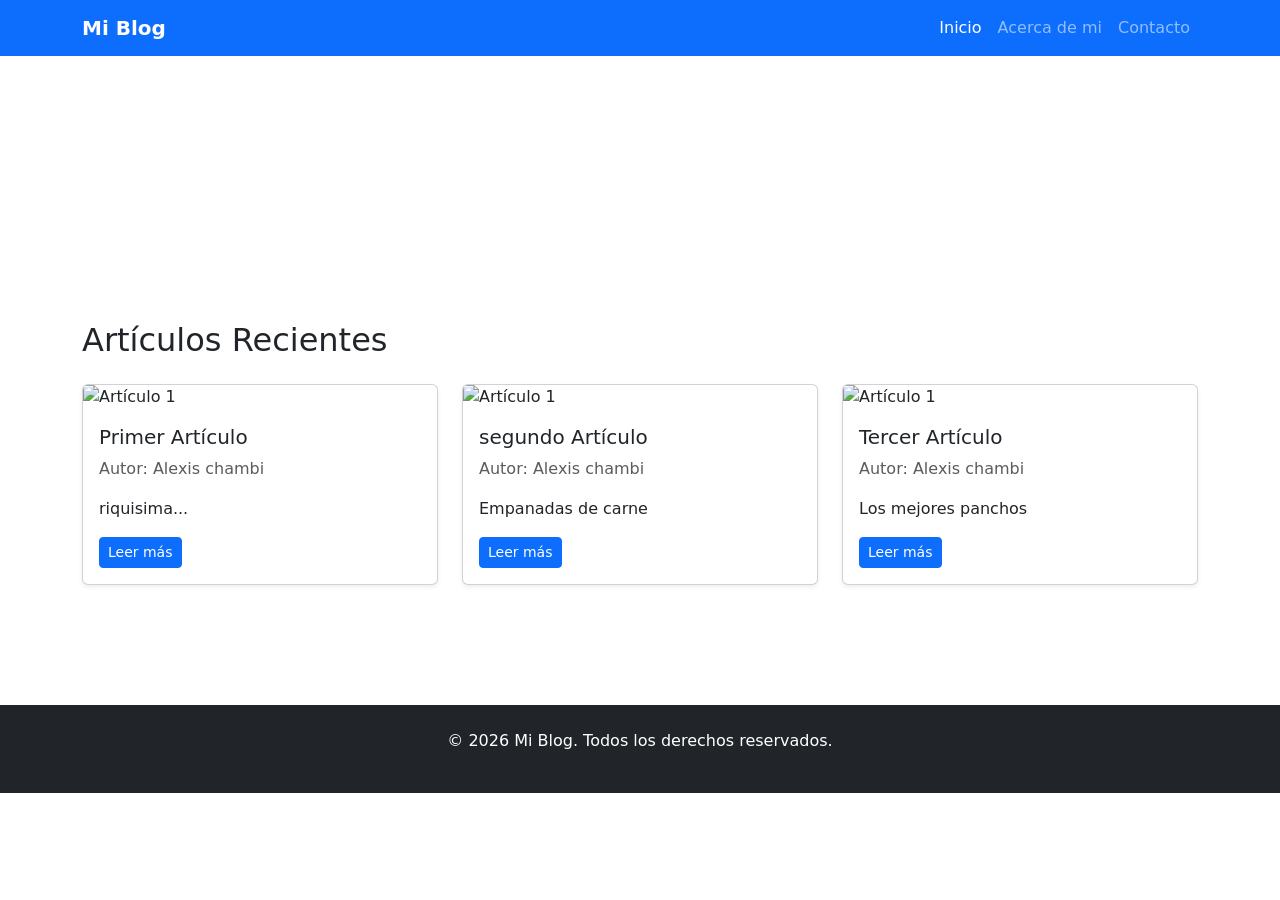
==== index.html @ f9bc53fa "modifique el primer articulo y agregue 2 articulos mas" ====
<!DOCTYPE html>
<html lang="es">
<head>
    <meta charset="UTF-8">
    <meta name="viewport" content="width=device-width, initial-scale=1.0">
    <title>Mi Blog Personal</title>
    <!-- Bootstrap 5 CDN -->
    <link href="https://cdn.jsdelivr.net/npm/bootstrap@5.3.0/dist/css/bootstrap.min.css" rel="stylesheet">
    <!-- CSS personalizado -->
    <link rel="stylesheet" href="assets/styles.css">
</head>
<body>
    <!-- Navbar (COMPLETAR: agregar logo, links activos, menú colapsable) -->
    <nav class="navbar navbar-expand-md navbar-dark bg-primary sticky-top">
        <div class="container">
            <a class="navbar-brand fw-bold" href="index.html">Mi Blog</a>
            
            <!-- TODO: agregar toggler y nav-items -->
            <button class="navbar-toggler" type="button" data-bs-toggle="collapse" data-bs-target="#navPrincipal" aria-controls="navPrincipal" aria-expanded="false" aria-label="Toggle navigation">
            <span class="navbar-toggler-icon">btnascscd</span>
            </button>
            <div class="collapse navbar-collapse" id="navPrincipal">
                <ul class="navbar-nav ms-auto">
                    <li class="nav-item">
                    <a class="nav-link active" href="index.html">Inicio</a>
                    </li>
                    <li class="nav-item">
                    <a class="nav-link" href="about.html">Acerca de mi</a>
                    </li>
                    <li class="nav-item">
                    <a class="nav-link" href="contact.html">Contacto</a>
                    </li>
                </ul>
            </div>
            
        </div>
    </nav>

    <!-- Hero section -->
    <header class="bg-gradient text-white py-5">
        <div class="container text-center">
            <h1 class="display-4">Bienvenido a Mi Blog</h1>
            <p class="lead">Historias, tecnología y reflexiones</p>
        </div>
    </header>

    <!-- Main: listado de artículos -->
    <main class="py-5">
        <div class="container">
            <h2 class="mb-4">Artículos Recientes</h2>

            <!-- Grid de tarjetas (COMPLETAR: 3+ artículos) -->
            <div class="row">
                <div class="col-md-4 mb-4">
                    <div class="card h-100 shadow-sm">
                        <img src="https://img.hogar.mapfre.es/wp-content/uploads/2018/09/hamburguesa-sencilla.jpg" class="card-img-top" alt="Artículo 1">
                        <div class="card-body">
                            <h5 class="card-title">Primer Artículo</h5>
                            <p class="card-text text-muted">Autor: Alexis chambi</p>
                            <p class="card-text">riquisima...</p>
                            <a href="#" class="btn btn-primary btn-sm">Leer más</a>
                        </div>
                    </div>
                </div>
                <!-- TODO: agregar 2 más -->
                <div class="col-md-4 mb-4">
                    <div class="card h-100 shadow-sm">
                        <img src="https://cuk-it.com/wp-content/uploads/2024/05/empanadas-carne-cuchillo-4.webp" class="card-img-top" alt="Artículo 1">
                        <div class="card-body">
                            <h5 class="card-title">segundo Artículo</h5>
                            <p class="card-text text-muted">Autor: Alexis chambi</p>
                            <p class="card-text">Empanadas de carne</p>
                            <a href="#" class="btn btn-primary btn-sm">Leer más</a>
                        </div>
                    </div>
                </div>
                <div class="col-md-4 mb-4">
                    <div class="card h-100 shadow-sm">
                        <img src="https://elobjetivo.com.ar/download/multimedia.normal.beb92bc00233a7f1.64c3ad612064656c2070616e63686f5f6e6f726d616c2e6a7067.jpg" class="card-img-top" alt="Artículo 1">
                        <div class="card-body">
                            <h5 class="card-title">Tercer Artículo</h5>
                            <p class="card-text text-muted">Autor: Alexis chambi</p>
                            <p class="card-text">Los mejores panchos</p>
                            <a href="#" class="btn btn-primary btn-sm">Leer más</a>
                        </div>
                    </div>
                </div>
            </div>
        </div>
    </main>

    <!-- Footer -->
    <footer class="bg-dark text-white py-4 mt-5">
        <div class="container text-center">
            <p>&copy; 2026 Mi Blog. Todos los derechos reservados.</p>
            <!-- TODO: agregar redes sociales -->
        </div>
    </footer>

    <!-- Bootstrap JS -->
    <script src="https://cdn.jsdelivr.net/npm/bootstrap@5.3.0/dist/js/bootstrap.bundle.min.js"></script>
</body>
</html>
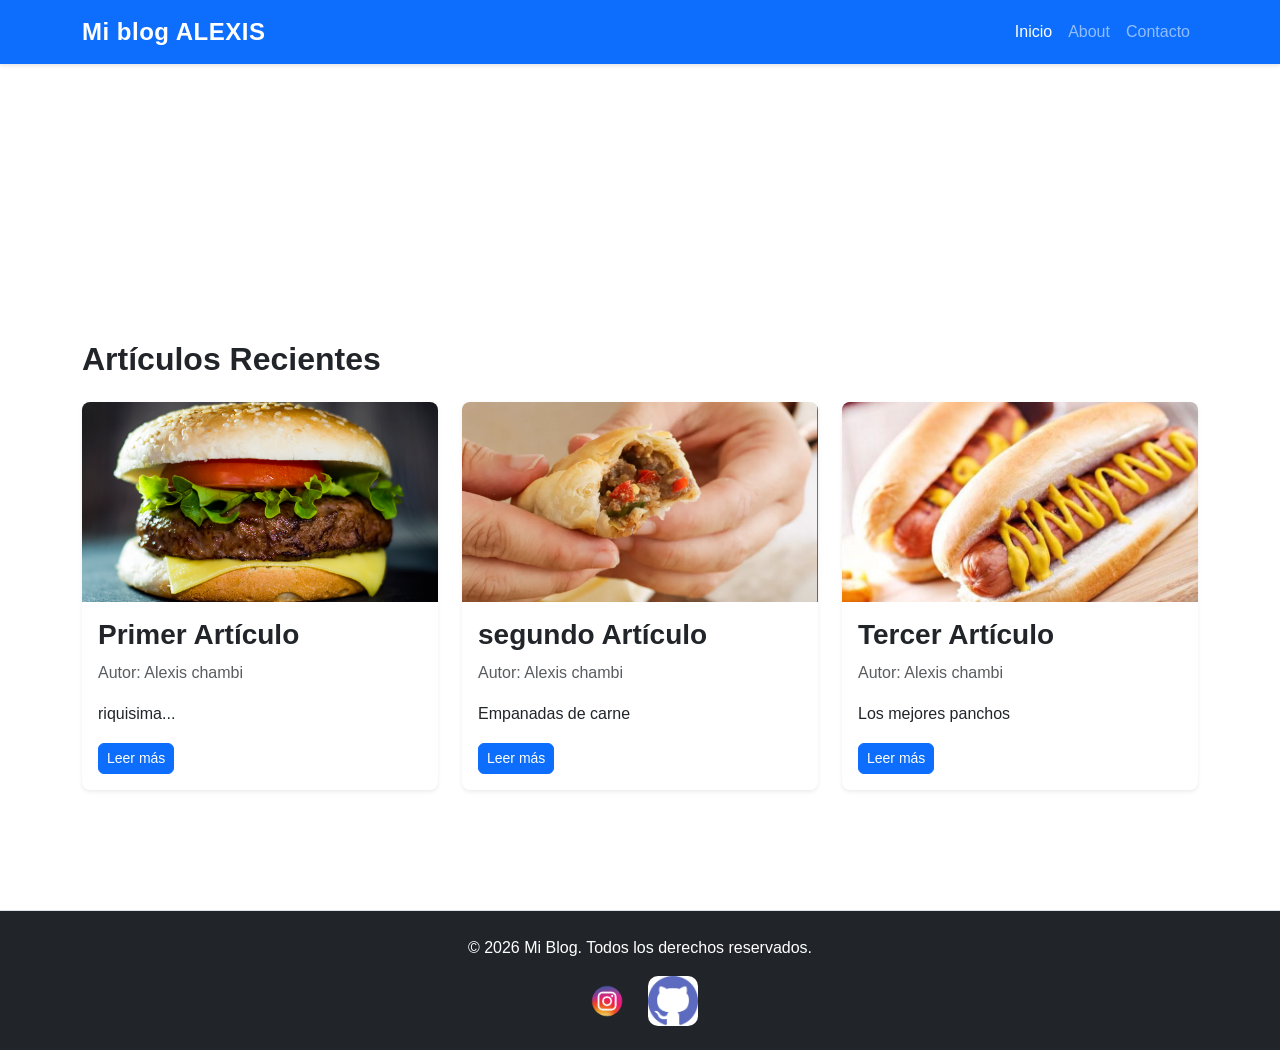
==== commit 4063ffb4: "agrego redes sociales, carpeta de imagenes, menu" ====
--- a/index.html
+++ b/index.html
@@ -8,31 +8,31 @@
     <link href="https://cdn.jsdelivr.net/npm/bootstrap@5.3.0/dist/css/bootstrap.min.css" rel="stylesheet">
     <!-- CSS personalizado -->
     <link rel="stylesheet" href="assets/styles.css">
+    <link rel="icon" type="image/png" href="assets/images/icono-blog-personal.png">
 </head>
 <body>
-    <!-- Navbar (COMPLETAR: agregar logo, links activos, menú colapsable) -->
-    <nav class="navbar navbar-expand-md navbar-dark bg-primary sticky-top">
+    <!-- Navbar (COMPLETAR: agregar logo, links activos, menú colapsable) LISTO-->
+    <nav class="navbar navbar-expand-sm navbar-dark bg-primary sticky-top">
         <div class="container">
-            <a class="navbar-brand fw-bold" href="index.html">Mi Blog</a>
+            <a class="navbar-brand fw-bold" href="index.html">Mi blog ALEXIS</a>
             
             <!-- TODO: agregar toggler y nav-items -->
-            <button class="navbar-toggler" type="button" data-bs-toggle="collapse" data-bs-target="#navPrincipal" aria-controls="navPrincipal" aria-expanded="false" aria-label="Toggle navigation">
-            <span class="navbar-toggler-icon">btnascscd</span>
+            <button class="navbar-toggler" type="button" data-bs-toggle="collapse" data-bs-target="#menu">
+                <span class="navbar-toggler-icon"></span>
             </button>
-            <div class="collapse navbar-collapse" id="navPrincipal">
+            <div class="collapse navbar-collapse" id="menu">
                 <ul class="navbar-nav ms-auto">
                     <li class="nav-item">
-                    <a class="nav-link active" href="index.html">Inicio</a>
+                        <a class="nav-link active" href="index.html">Inicio</a>
                     </li>
                     <li class="nav-item">
-                    <a class="nav-link" href="about.html">Acerca de mi</a>
+                        <a class="nav-link" href="about.html">About</a>
                     </li>
                     <li class="nav-item">
-                    <a class="nav-link" href="contact.html">Contacto</a>
+                        <a class="nav-link" href="contact.html">Contacto</a>
                     </li>
                 </ul>
             </div>
-            
         </div>
     </nav>
 
@@ -44,18 +44,18 @@
         </div>
     </header>
 
-    <!-- Main: listado de artículos -->
+    <!-- Main: listado de artículos LISTO-->
     <main class="py-5">
         <div class="container">
             <h2 class="mb-4">Artículos Recientes</h2>
 
-            <!-- Grid de tarjetas (COMPLETAR: 3+ artículos) -->
+            <!-- Grid de tarjetas (COMPLETAR: 3+ artículos) LISTO-->
             <div class="row">
                 <div class="col-md-4 mb-4">
                     <div class="card h-100 shadow-sm">
-                        <img src="https://img.hogar.mapfre.es/wp-content/uploads/2018/09/hamburguesa-sencilla.jpg" class="card-img-top" alt="Artículo 1">
+                        <img src="assets/images/hamburguesa-sencilla.jpg" class="card-img-top" alt="Artículo 1">
                         <div class="card-body">
-                            <h5 class="card-title">Primer Artículo</h5>
+                            <h3 class="card-title">Primer Artículo</h3>
                             <p class="card-text text-muted">Autor: Alexis chambi</p>
                             <p class="card-text">riquisima...</p>
                             <a href="#" class="btn btn-primary btn-sm">Leer más</a>
@@ -65,9 +65,9 @@
                 <!-- TODO: agregar 2 más -->
                 <div class="col-md-4 mb-4">
                     <div class="card h-100 shadow-sm">
-                        <img src="https://cuk-it.com/wp-content/uploads/2024/05/empanadas-carne-cuchillo-4.webp" class="card-img-top" alt="Artículo 1">
+                        <img src="assets/images/empanada.png" class="card-img-top" alt="Artículo 1">
                         <div class="card-body">
-                            <h5 class="card-title">segundo Artículo</h5>
+                            <h3 class="card-title">segundo Artículo</h3>
                             <p class="card-text text-muted">Autor: Alexis chambi</p>
                             <p class="card-text">Empanadas de carne</p>
                             <a href="#" class="btn btn-primary btn-sm">Leer más</a>
@@ -76,9 +76,9 @@
                 </div>
                 <div class="col-md-4 mb-4">
                     <div class="card h-100 shadow-sm">
-                        <img src="https://elobjetivo.com.ar/download/multimedia.normal.beb92bc00233a7f1.64c3ad612064656c2070616e63686f5f6e6f726d616c2e6a7067.jpg" class="card-img-top" alt="Artículo 1">
+                        <img src="assets/images/pancho.jpg" class="card-img-top" alt="Artículo 1">
                         <div class="card-body">
-                            <h5 class="card-title">Tercer Artículo</h5>
+                            <h3 class="card-title">Tercer Artículo</h3>
                             <p class="card-text text-muted">Autor: Alexis chambi</p>
                             <p class="card-text">Los mejores panchos</p>
                             <a href="#" class="btn btn-primary btn-sm">Leer más</a>
@@ -93,7 +93,14 @@
     <footer class="bg-dark text-white py-4 mt-5">
         <div class="container text-center">
             <p>&copy; 2026 Mi Blog. Todos los derechos reservados.</p>
-            <!-- TODO: agregar redes sociales -->
+            <div class="d-flex justify-content-center align-items-center gap-3">
+                <a href="https://www.instagram.com" target="_blank" rel="noopener noreferrer" aria-label="Instagram">
+                    <img src="assets/images/logo.webp" alt="Logo de Instagram" class="img-social">
+                </a>
+                <a href="https://github.com/Alewch" target="_blank" rel="noopener noreferrer" aria-label="GitHub">
+                    <img src="assets/images/download.png" alt="Logo de GitHub" class="img-social">
+                </a>
+            </div>
         </div>
     </footer>
 
--- a/assets/styles.css
+++ b/assets/styles.css
@@ -0,0 +1,197 @@
+/* ===== Variables CSS ===== */
+:root {
+    --primary-color: #0d6efd;
+    --text-color: #212529;
+    --light-bg: #f8f9fa;
+    --border-color: #dee2e6;
+}
+
+/* ===== Reset y base ===== */
+* {
+    margin: 0;
+    padding: 0;
+    box-sizing: border-box;
+}
+
+html {
+    scroll-behavior: smooth;
+}
+
+body {
+    font-family: -apple-system, BlinkMacSystemFont, 'Segoe UI', Roboto, 'Helvetica Neue', Arial, sans-serif;
+    line-height: 1.6;
+    color: var(--text-color);
+}
+
+/* ===== Tipografía ===== */
+h1, h2, h3 {
+    font-weight: 600;
+    margin-bottom: 1rem;
+}
+
+a {
+    text-decoration: none;
+    transition: all 0.3s ease;
+}
+
+/* ===== Navbar ===== */
+.navbar {
+    box-shadow: 0 2px 4px rgb(0 0 0 / 10%);
+}
+
+.navbar-brand {
+    font-size: 1.5rem;
+    letter-spacing: 0.5px;
+}
+
+.navbar-brand:hover {
+    opacity: 0.8;
+}
+
+/* ===== Hero Section ===== */
+.bg-gradient {
+    background: linear-gradient(135deg, #667eea 0%, #764ba2 100%);
+}
+
+/* ===== Cards ===== */
+.card {
+    border: none;
+    border-radius: 8px;
+    transition: transform 0.3s ease, box-shadow 0.3s ease;
+}
+
+.card:hover {
+    transform: translateY(-5px);
+    box-shadow: 0 8px 16px rgb(0 0 0 / 15%) !important;
+}
+
+.card-img-top {
+    height: 200px;
+    object-fit: cover;
+    border-radius: 8px 8px 0 0;
+}
+
+/* ===== Botones ===== */
+.btn {
+    border-radius: 6px;
+    font-weight: 500;
+    transition: all 0.3s ease;
+}
+
+.btn-primary {
+    background-color: var(--primary-color);
+    border-color: var(--primary-color);
+}
+
+.btn-primary:hover {
+    background-color: #0b5ed7;
+    border-color: #0b5ed7;
+    transform: translateY(-2px);
+    box-shadow: 0 4px 8px rgb(13 110 253 / 30%);
+}
+.img-social{
+    width: 50px;
+    height: 50px;
+    border-radius: 10px;
+}
+
+/* ===== Formulario ===== */
+.form-control {
+    border: 1px solid var(--border-color);
+    border-radius: 6px;
+    padding: 0.75rem;
+    transition: border-color 0.3s ease, box-shadow 0.3s ease;
+}
+
+.form-control:focus {
+    border-color: var(--primary-color);
+    box-shadow: 0 0 0 0.2rem rgb(13 110 253 / 25%);
+}
+
+/* Validación HTML5: estilos :valid e :invalid */
+.form-control:valid {
+    border-color: #198754;
+    background-image: url("data:image/svg+xml,%3csvg xmlns='http://www.w3.org/2000/svg' viewBox='0 0 8 8'%3e%3cpath fill='%23198754' d='M.5 4.5L2 3l1-1 1 1 2-2 1 1-3 3-1 1-1-1-1-1z'/%3e%3c/svg%3e");
+    background-repeat: no-repeat;
+    background-position: right calc(0.375em + 0.1875rem) center;
+    background-size: calc(0.75em + 0.375rem) calc(0.75em + 0.375rem);
+    padding-right: calc(1.5em + 0.75rem);
+}
+
+.form-control:invalid {
+    border-color: #dc3545;
+    background-image: url("data:image/svg+xml,%3csvg xmlns='http://www.w3.org/2000/svg' viewBox='0 0 12 12' width='12' height='12' fill='none' stroke='%23dc3545' viewBox='0 0 12 12'%3e%3ccircle cx='6' cy='6' r='4.5'/%3e%3cpath stroke-linejoin='round' d='M5.8 3.6h.4L6 6.9h-.4z'/%3e%3ccircle cx='6' cy='8.2' r='.6' fill='%23dc3545' stroke='none'/%3e%3c/svg%3e");
+    background-repeat: no-repeat;
+    background-position: right calc(0.375em + 0.1875rem) center;
+    background-size: calc(0.75em + 0.375rem) calc(0.75em + 0.375rem);
+    padding-right: calc(1.5em + 0.75rem);
+}
+
+.invalid-feedback {
+    display: none;
+    width: 100%;
+    margin-top: 0.25rem;
+    font-size: 0.875em;
+    color: #dc3545;
+}
+
+.was-validated .form-control:invalid ~ .invalid-feedback {
+    display: block;
+}
+
+/* ===== Footer ===== */
+footer {
+    margin-top: auto;
+    border-top: 1px solid var(--border-color);
+}
+
+footer a {
+    color: #adb5bd;
+}
+
+/* ===== Accesibilidad ===== */
+a:focus,
+button:focus,
+input:focus {
+    outline: 2px solid var(--primary-color);
+    outline-offset: 2px;
+}
+
+footer a:hover {
+    color: white;
+}
+
+/* ===== Responsive ===== */
+@media (width <= 768px) {
+    h1 {
+        font-size: 2rem;
+    }
+
+    .navbar-brand {
+        font-size: 1.2rem;
+    }
+
+    .card {
+        margin-bottom: 1.5rem;
+    }
+
+    .btn-lg {
+        padding: 0.75rem 1.5rem;
+        font-size: 1rem;
+    }
+}
+
+/* Skip to main content link */
+.skip-link {
+    position: absolute;
+    top: -40px;
+    left: 0;
+    background: var(--primary-color);
+    color: white;
+    padding: 8px;
+    text-decoration: none;
+}
+
+.skip-link:focus {
+    top: 0;
+}
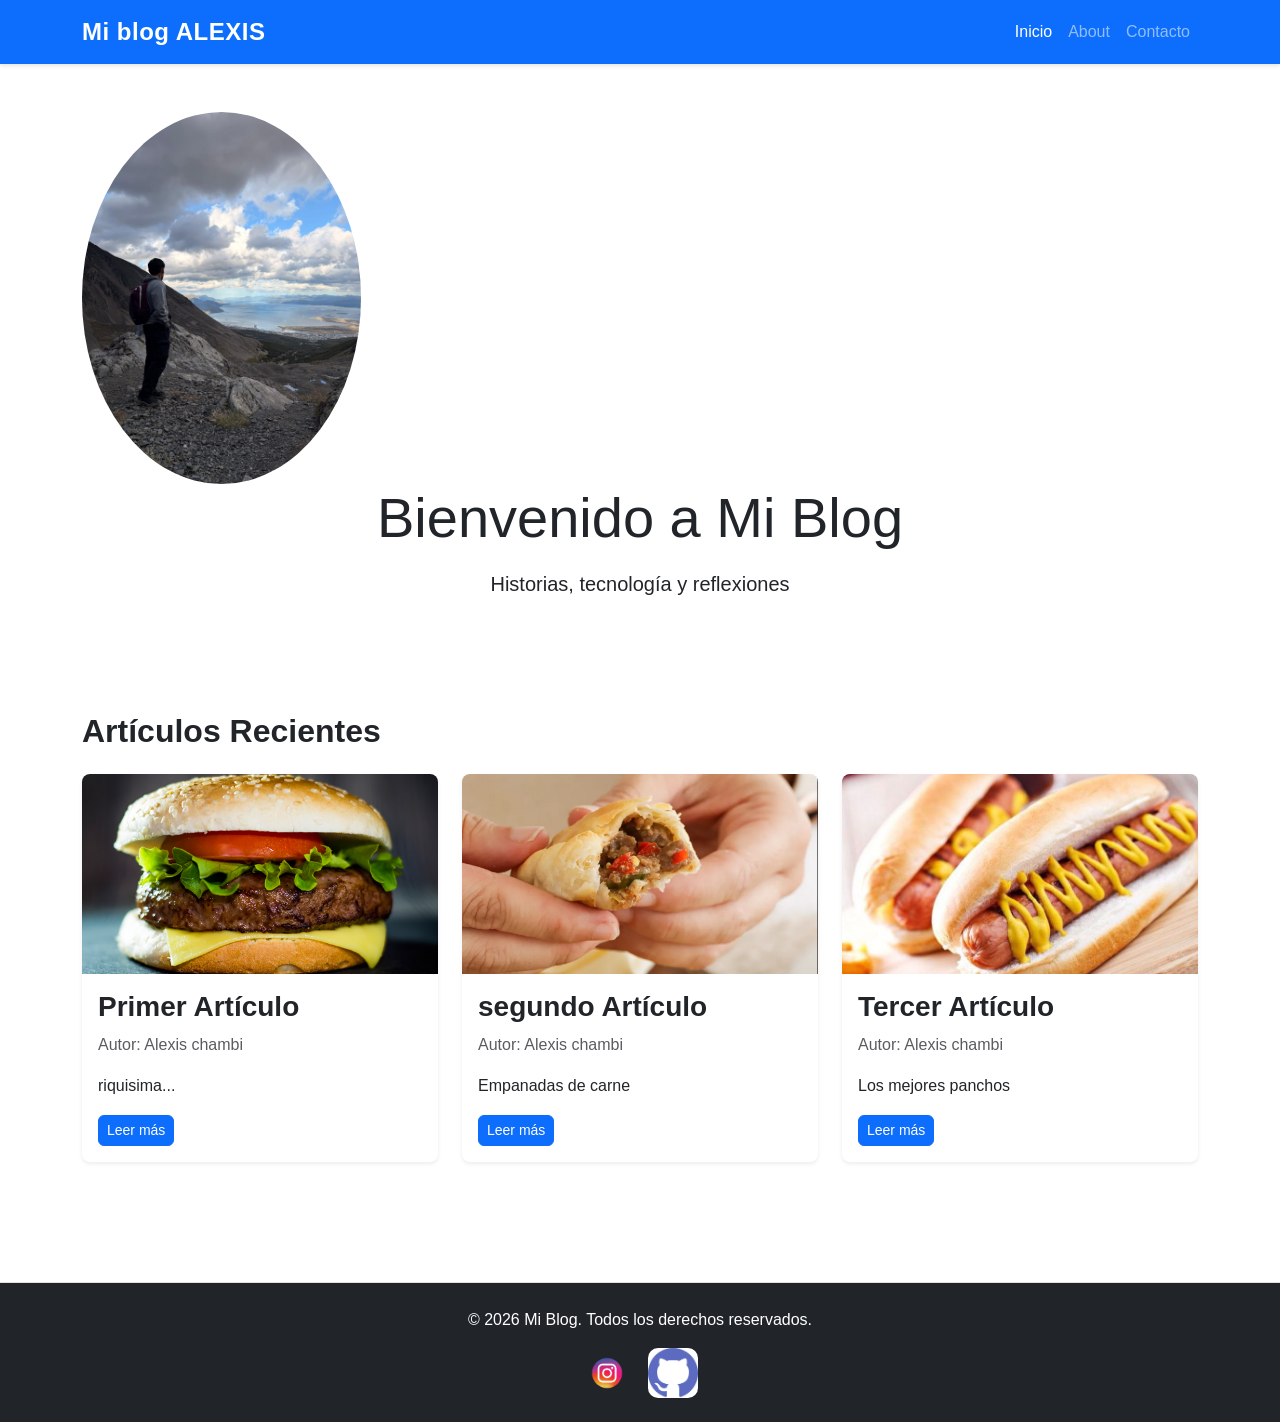
==== commit 78aa8953: "termino formulario de contacto, agrego avatar blog(falta acomodar)" ====
--- a/index.html
+++ b/index.html
@@ -37,12 +37,17 @@
     </nav>
 
     <!-- Hero section -->
-    <header class="bg-gradient text-white py-5">
-        <div class="container text-center">
-            <h1 class="display-4">Bienvenido a Mi Blog</h1>
-            <p class="lead">Historias, tecnología y reflexiones</p>
-        </div>
+    <header class="bg-gradient text-red py-5">
+            <div class="container text-left">
+                <img src="assets/images/alexis.jpeg" class="img-fluid rounded-circle w-25 me-4" alt="Foto de Alexis">
+            </div>
+            <div class="container text-center">
+                <h1 class="display-4">Bienvenido a Mi Blog</h1>
+                <p class="lead">Historias, tecnología y reflexiones</p>
+            </div>
     </header>
+    
+    
 
     <!-- Main: listado de artículos LISTO-->
     <main class="py-5">
--- a/assets/styles.css
+++ b/assets/styles.css
@@ -5,7 +5,6 @@
     --light-bg: #f8f9fa;
     --border-color: #dee2e6;
 }
-
 /* ===== Reset y base ===== */
 * {
     margin: 0;
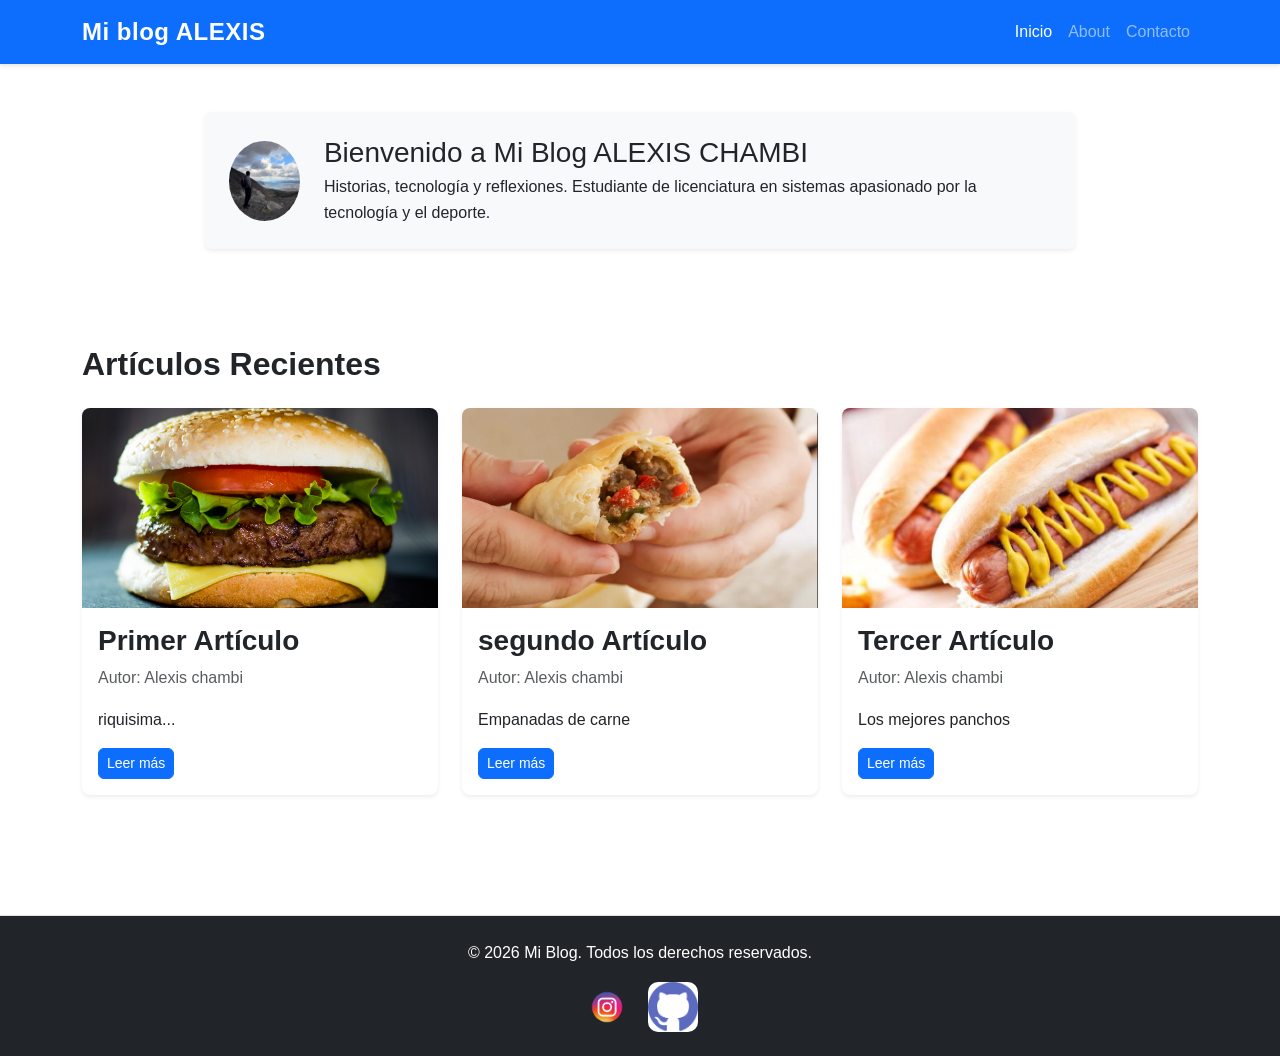
==== commit 740a1a5d: "modifico hero seccion, avatar, descripcion, titulo" ====
--- a/index.html
+++ b/index.html
@@ -38,13 +38,23 @@
 
     <!-- Hero section -->
     <header class="bg-gradient text-red py-5">
-            <div class="container text-left">
-                <img src="assets/images/alexis.jpeg" class="img-fluid rounded-circle w-25 me-4" alt="Foto de Alexis">
+       <div class="row justify-content-center">
+            <div class="col-md-8 bg-light p-4 d-flex align-items-center rounded shadow-sm">
+            
+                <img src="assets/images/alexis.jpeg" 
+                 class="rounded-circle me-4" 
+                 style="width: 80px; height: 80px; object-fit: cover;" 
+                 alt="Foto de Alexis">
+    
+                <div class="text-start">
+                    <h1 class="h3 mb-1">Bienvenido a Mi Blog ALEXIS CHAMBI</h1>
+                    <p class="lead fs-6 mb-0">
+                        Historias, tecnología y reflexiones. Estudiante de licenciatura en sistemas 
+                        apasionado por la tecnología y el deporte.
+                    </p>
+                </div>
             </div>
-            <div class="container text-center">
-                <h1 class="display-4">Bienvenido a Mi Blog</h1>
-                <p class="lead">Historias, tecnología y reflexiones</p>
-            </div>
+        </div>
     </header>
     
     
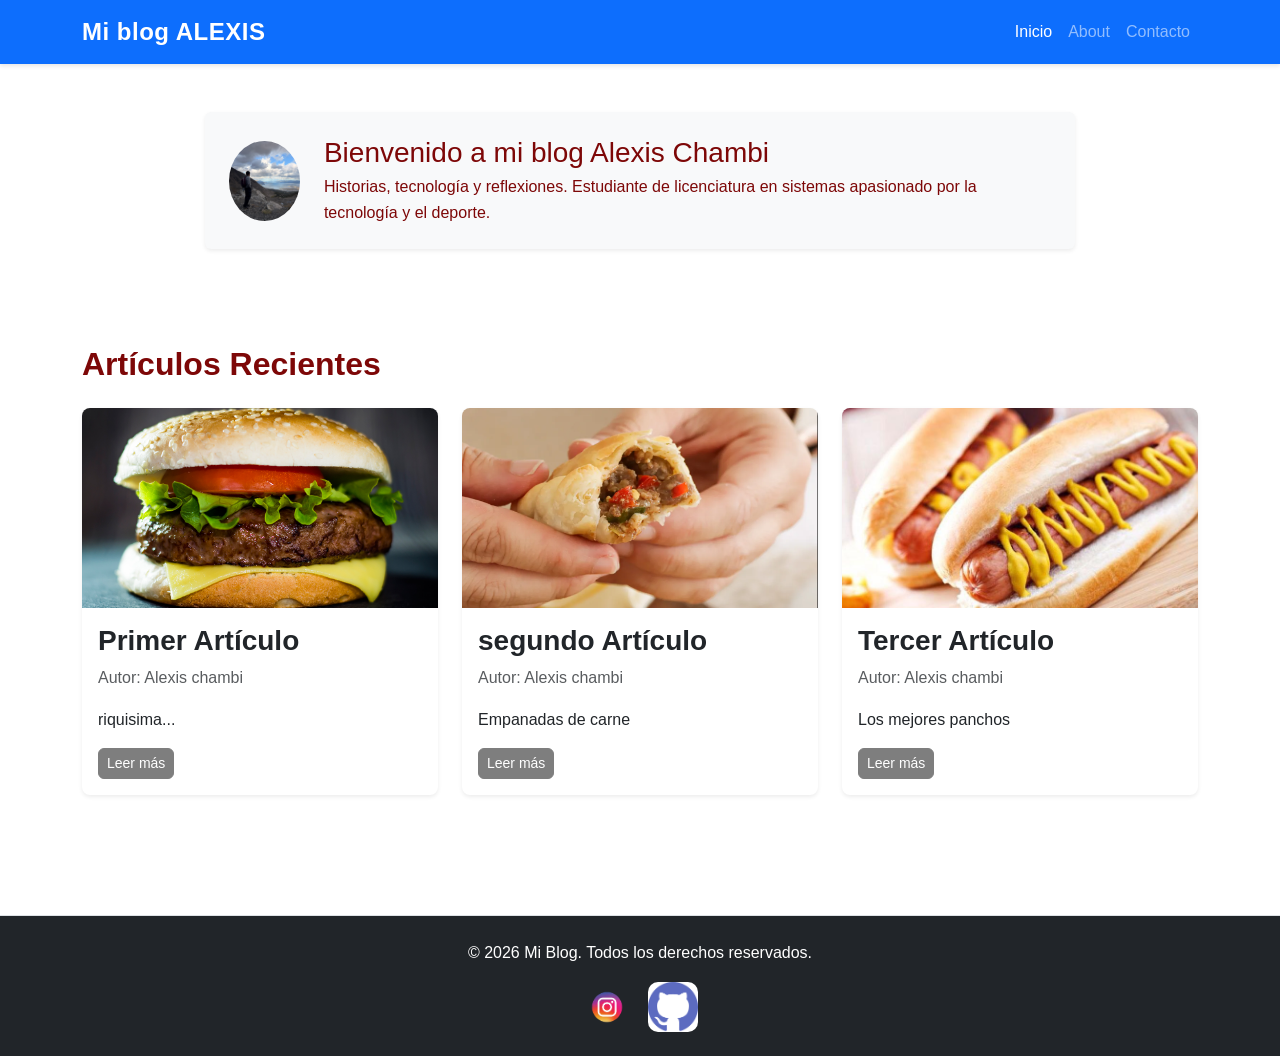
==== commit 8d6abc26: "cambio tipografia, colores de variables css y agrego datos al readme" ====
--- a/index.html
+++ b/index.html
@@ -47,7 +47,7 @@
                  alt="Foto de Alexis">
     
                 <div class="text-start">
-                    <h1 class="h3 mb-1">Bienvenido a Mi Blog ALEXIS CHAMBI</h1>
+                    <h1 class="h3 mb-1">Bienvenido a mi blog Alexis Chambi</h1>
                     <p class="lead fs-6 mb-0">
                         Historias, tecnología y reflexiones. Estudiante de licenciatura en sistemas 
                         apasionado por la tecnología y el deporte.
--- a/assets/styles.css
+++ b/assets/styles.css
@@ -1,8 +1,8 @@
 /* ===== Variables CSS ===== */
 :root {
-    --primary-color: #0d6efd;
-    --text-color: #212529;
-    --light-bg: #f8f9fa;
+    --primary-color: #7e7e7e;
+    --text-color: #7d0707;
+    --light-bg: #7e8984;
     --border-color: #dee2e6;
 }
 /* ===== Reset y base ===== */
@@ -17,7 +17,7 @@
 }
 
 body {
-    font-family: -apple-system, BlinkMacSystemFont, 'Segoe UI', Roboto, 'Helvetica Neue', Arial, sans-serif;
+    font-family: verdana,-apple-system, BlinkMacSystemFont, 'Segoe UI', Roboto, 'Helvetica Neue', Arial, sans-serif;
     line-height: 1.6;
     color: var(--text-color);
 }
